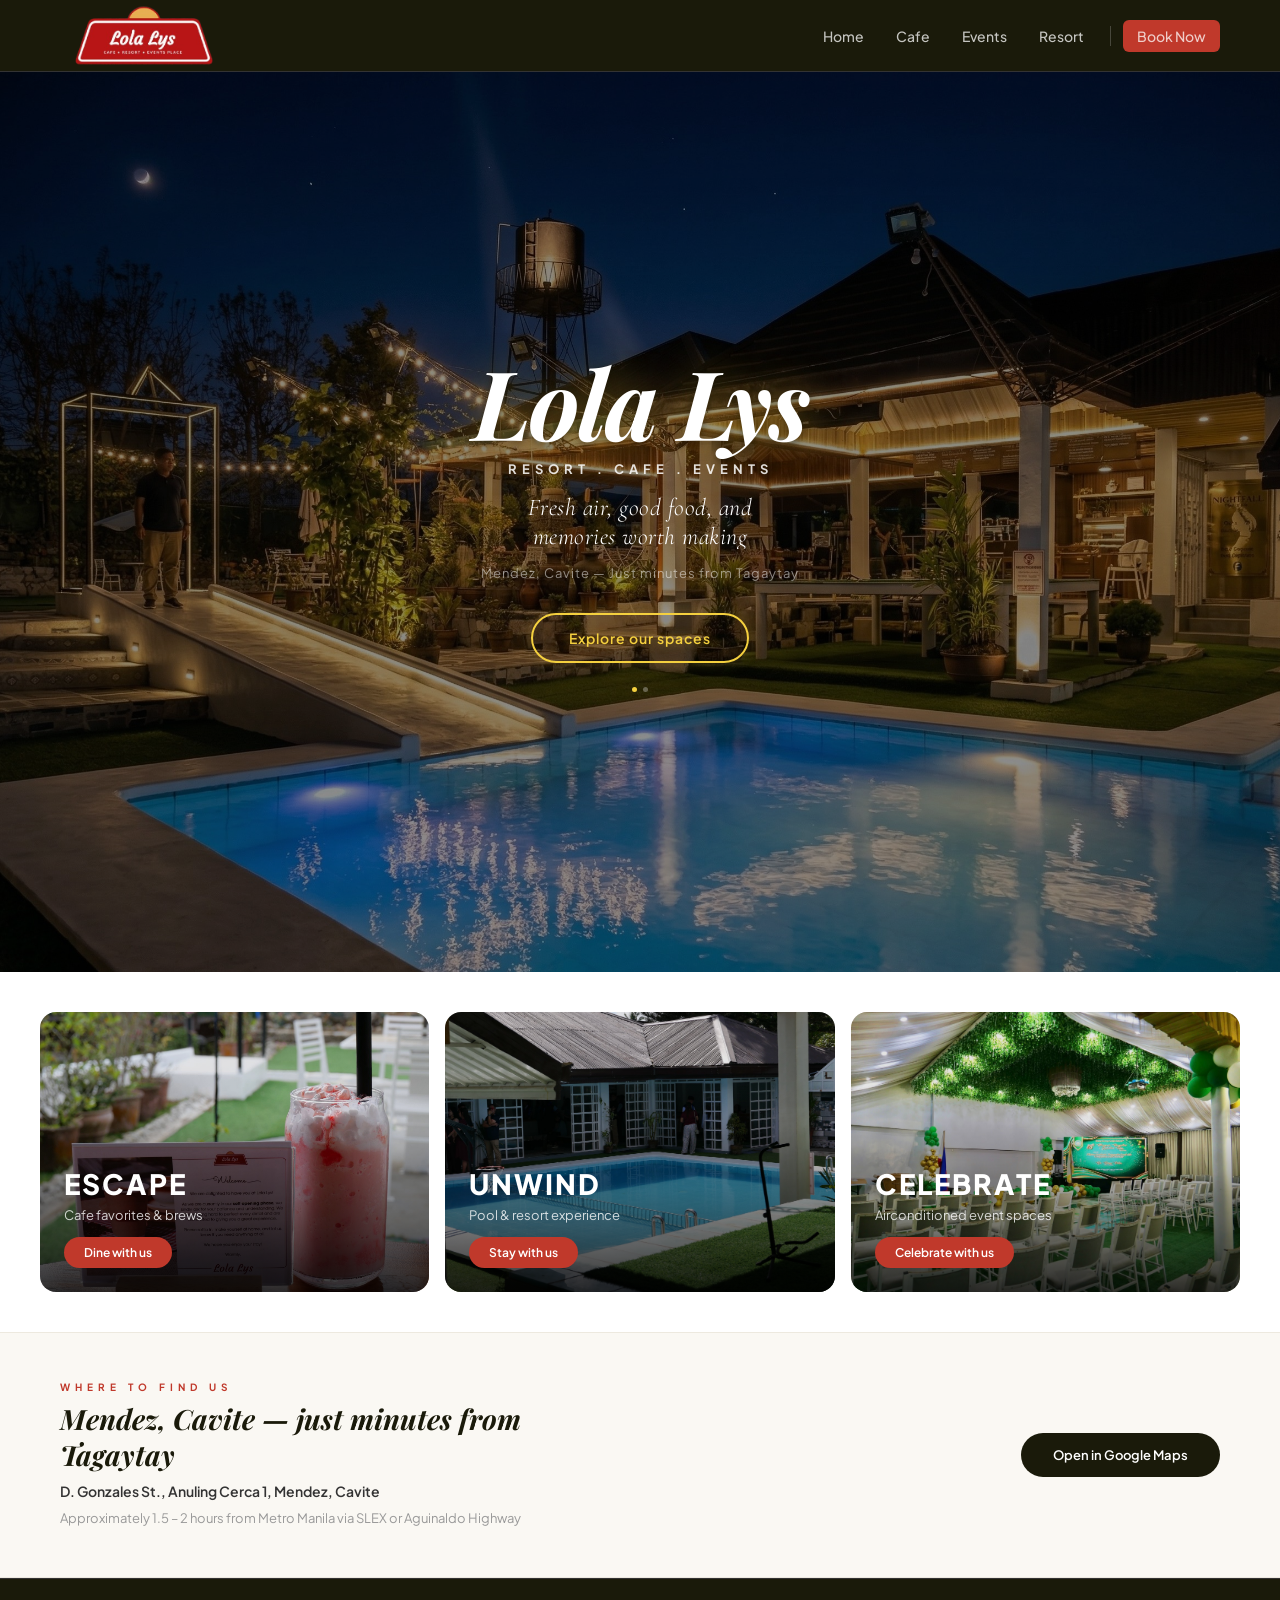
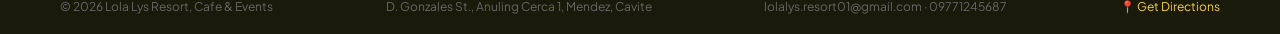
==== index.html @ 802ca15c "Initial commit" ====
<!DOCTYPE html>
<html lang="en">
<head>
    
  <meta charset="UTF-8">
  <meta name="viewport" content="width=device-width, initial-scale=1.0">
  <link rel="preconnect" href="https://fonts.googleapis.com">
  <link rel="preconnect" href="https://fonts.gstatic.com" crossorigin>
  <link href="https://fonts.googleapis.com/css2?family=Playfair+Display:ital,wght@1,700&family=Plus+Jakarta+Sans:wght@400;500;600;700&family=Cormorant+Garamond:ital,wght@0,300;0,400;1,300;1,400&display=swap" rel="stylesheet">
  <link rel="stylesheet" href="style.css">

  <!-- SEO META TAGS -->
<title>Lola Lys Resort, Cafe & Events — Mendez, Cavite near Tagaytay</title>
<meta name="description" content="Lola Lys Resort, Cafe & Events in Mendez, Cavite — just minutes from Tagaytay. Enjoy our swimming pool, day trips, overnight stays, events venue, and in-house cafe.">
<meta name="keywords" content="resort Mendez Cavite, resort near Tagaytay, day trip Cavite, events place Tagaytay, overnight stay Cavite, Lola Lys resort">
<meta name="author" content="Lola Lys Resort">

<!-- SOCIAL SHARING (Facebook, Viber, iMessage previews) -->
<meta property="og:title" content="Lola Lys Resort, Cafe & Events — Mendez, Cavite">
<meta property="og:description" content="Escape the heat. Just minutes from Tagaytay — pool, cafe, events, and overnight stays await you at Lola Lys.">
<meta property="og:image" content="images/hero/hero-main.jpg">
<meta property="og:type" content="website">

<!-- fAVICON -->
<link rel="icon" type="image/png" href="favicon-32x32.png" sizes="32x32">
</head>
<body>

  <!-- NAVBAR -->
 <nav class="navbar">
  <div class="nav-logo">
  <a href="index.html">
    <img src="images/logo/logo.png" alt="Lola Lys" class="logo">
  </a>
</div>
  <div class="nav-right">
    <a href="index.html">Home</a>
    <a href="cafe.html">Cafe</a>
    <a href="events.html">Events</a>
    <a href="resort.html">Resort</a>
    <div class="nav-divider"></div>
    <a href="https://www.facebook.com/messages/t/61556536748909" target="_blank" class="nav-btn">Book Now</a>
  </div>
  <!-- HAMBURGER -->
  <button class="hamburger" id="hamburger" aria-label="Open menu">
    <span></span>
    <span></span>
    <span></span>
  </button>
  <!-- MOBILE MENU -->
  <div class="mobile-menu" id="mobileMenu">
    <a href="index.html">Home</a>
    <a href="cafe.html">Cafe</a>
    <a href="events.html">Events</a>
    <a href="resort.html">Resort</a>
    <a href="https://www.facebook.com/messages/t/61556536748909" target="_blank" class="mobile-menu-btn">Book Now</a>
  </div>
</nav>
  <!-- HERO -->
  <section class="hero" id="home">
    <div class="hero-overlay"></div>
    <div class="hero-content">
      <h1 class="hero-title">Lola Lys</h1>
      <p class="hero-sub">RESORT . CAFE . EVENTS</p>
      <div class="tagline-wrapper">
        <p class="hero-tagline active">Fresh air, good food, and memories worth making</p>
        <p class="hero-tagline">Escape the heat. Stay for the experience.</p>
      </div>
      <p class="hero-location">Mendez, Cavite — Just minutes from Tagaytay</p>
      <a href="#spaces" class="hero-btn">Explore our spaces</a>
      <div class="tagline-dots">
        <div class="tdot active"></div>
        <div class="tdot"></div>
      </div>
    </div>
  </section>

  <!-- THREE CARDS -->
  <section class="cards-section" id="spaces">
    <div class="cards-grid">

      <div class="card">
        <div class="card-overlay"></div>
        <img src="images/cafe/cafe-hero.jpg" alt="Cafe" class="card-img"loading="lazy">
        <div class="card-content">
          <span class="card-label">ESCAPE</span>
          <span class="card-desc">Cafe favorites & brews</span>
          <a href="cafe.html" class="card-btn">Dine with us</a>
        </div>
      </div>

      <div class="card">
        <div class="card-overlay"></div>
        <img src="images/resort/resort-pool.jpg" alt="Resort" class="card-img"loading="lazy">
        <div class="card-content">
          <span class="card-label">UNWIND</span>
          <span class="card-desc">Pool & resort experience</span>
          <a href="resort.html" class="card-btn">Stay with us</a>
        </div>
      </div>

      <div class="card">
        <div class="card-overlay"></div>
        <img src="images/events/events-hero.jpg" alt="Events" class="card-img"loading="lazy">
        <div class="card-content">
          <span class="card-label">CELEBRATE</span>
          <span class="card-desc">Airconditioned event spaces</span>
          <a href="events.html" class="card-btn">Celebrate with us</a>
        </div>
      </div>

    </div>
  </section>

  <!-- FIND US STRIP -->
  <section class="findus-strip">
    <div class="findus-text">
      <p class="findus-eyebrow">Where to find us</p>
      <h2 class="findus-title">Mendez, Cavite — just minutes from Tagaytay</h2>
      <p class="findus-address">D. Gonzales St., Anuling Cerca 1, Mendez, Cavite</p>
      <p class="findus-desc">Approximately 1.5 – 2 hours from Metro Manila via SLEX or Aguinaldo Highway</p>
    </div>
    <a href="https://maps.google.com/?q=D.+Gonzales+St.,+Anuling+Cerca+1,+Mendez,+Cavite" target="_blank" class="findus-btn">Open in Google Maps</a>
  </section>

  <!-- FOOTER -->
  <footer class="footer">
    <span>© 2026 Lola Lys Resort, Cafe & Events</span>
    <span>D. Gonzales St., Anuling Cerca 1, Mendez, Cavite</span>
    <span>lolalys.resort01@gmail.com · 09771245687</span>
    <a href="https://maps.google.com/?q=D.+Gonzales+St.,+Anuling+Cerca+1,+Mendez,+Cavite" target="_blank" class="footer-map">📍 Get Directions</a>
  </footer>

  <script src="script.js"></script>
</body>
</html>
---- style.css ----
* {
  margin: 0;
  padding: 0;
  box-sizing: border-box;
}
html {
  scroll-behavior: smooth;
}
body {
  font-family: 'Plus Jakarta Sans', sans-serif;
  background: #fff;
  color: #111;
}

/* ── NAVBAR ── */
.navbar {
  display: flex;
  justify-content: space-between;
  align-items: center;
  padding: 0 60px;
  height: 72px;
  background: #1a1a0a;
  border-bottom: 0.5px solid #333;
  position: sticky;
  top: 0;
  z-index: 100;
}
.logo {
  height: 150px;
  width: auto;
  display: block;
  margin-left: -50px;
}
.nav-logo-text {
  font-family: 'Playfair Display', serif;
  font-style: italic;
  font-size: 26px;
  color: #fff;
  text-decoration: none;
  letter-spacing: -0.5px;
  
}
.nav-right {
  display: flex;
  align-items: center;
  gap: 4px;
}
.nav-right a {
  font-size: 14px;
  color: rgba(255,255,255,0.75);
  text-decoration: none;
  padding: 7px 14px;
  border-radius: 6px;
  font-weight: 500;
  transition: background 0.2s ease, color 0.2s ease;
}
.nav-right a:hover,
.nav-right a.active {
  background: rgba(255,255,255,0.08);
  color: #fff;
}
.nav-divider {
  width: 1px;
  height: 20px;
  background: rgba(255,255,255,0.2);
  margin: 0 8px;
}
.nav-btn {
  background: #C0392B;
  color: #fff;
  border: none;
  padding: 10px 22px;
  border-radius: 99px;
  font-size: 13px;
  font-weight: 600;
  cursor: pointer;
  transition: background 0.2s ease;
}
.nav-btn:hover {
  background: #a93226;
}

/* ── HERO ── */
.hero {
  position: relative;
  height: 100vh;
  min-height: 600px;
  background-image: url('images/hero/hero-main.jpg');
  background-size: cover;
  background-position: center;
  background-repeat: no-repeat;
  display: flex;
  align-items: center;
  justify-content: center;
  text-align: center;
}
.hero-overlay {
  position: absolute;
  top: 0; left: 0; right: 0; bottom: 0;
  background: rgba(0, 0, 0, 0.45);
  z-index: 0;
}
.hero-content {
  position: relative;
  z-index: 1;
  display: flex;
  flex-direction: column;
  align-items: center;
  gap: 8px;
}
.hero-title {
  font-family: 'Playfair Display', Georgia, serif;
  font-size: 96px;
  font-weight: 700;
  font-style: italic;
  color: #fff;
  letter-spacing: -2px;
  line-height: 1;
  margin-bottom: 4px;
  text-shadow: 0 0 40px rgba(244,211,63,0.4), 0 2px 8px rgba(0,0,0,0.5);
}
.hero-sub {
  font-size: 13px;
  font-weight: 700;
  color: rgba(255,255,255,0.85);
  letter-spacing: 5px;
  margin-bottom: 8px;
}
.tagline-wrapper {
  height: 56px;
  overflow: hidden;
  position: relative;
  width: 100%;
  margin-bottom: 8px;
  text-align: center;
}
.hero-tagline {
  position: absolute;
  width: 100%;
  font-family: 'Cormorant Garamond', serif;
  font-size: 24px;
  font-weight: 300;
  font-style: italic;
  color: #fff;
  opacity: 0;
  transform: translateY(20px);
  transition: opacity 0.8s ease, transform 0.8s ease;
  text-shadow: 0 0 20px rgba(255,255,255,0.25);
  text-align: center;
  padding: 0 20px;
  letter-spacing: 0.5px;
}
.hero-tagline.active {
  opacity: 1;
  transform: translateY(0);
}
.hero-location {
  font-size: 13px;
  color: rgba(255,255,255,0.5);
  letter-spacing: 1px;
  margin-bottom: 24px;
}
.hero-btn {
  display: inline-block;
  background: transparent;
  color: #F4D03F;
  border: 2px solid #F4D03F;
  padding: 14px 36px;
  border-radius: 99px;
  font-size: 14px;
  font-weight: 600;
  cursor: pointer;
  letter-spacing: 1px;
  text-decoration: none;
  transition: background 0.2s ease, color 0.2s ease;
  font-family: 'Plus Jakarta Sans', sans-serif;
  text-shadow: 0 0 12px rgba(244,211,63,0.4);
  box-shadow: 0 0 16px rgba(244,211,63,0.2);
}
.hero-btn:hover {
  background: #F4D03F;
  color: #111;
  text-shadow: none;
}
.tagline-dots {
  display: flex;
  gap: 6px;
  justify-content: center;
  margin-top: 16px;
}
.tdot {
  width: 5px;
  height: 5px;
  border-radius: 50%;
  background: rgba(255,255,255,0.3);
  transition: background 0.3s ease;
}
.tdot.active {
  background: #F4D03F;
}

/* ── THREE CARDS ── */
.cards-section {
  padding: 40px;
  background: #fff;
}
.cards-grid {
  display: grid;
  grid-template-columns: repeat(3, 1fr);
  gap: 16px;
}
.card {
  position: relative;
  height: 280px;
  border-radius: 16px;
  overflow: hidden;
  cursor: pointer;
}
.card-img {
  width: 100%;
  height: 100%;
  object-fit: cover;
  transition: transform 0.4s ease;
}
.card:hover .card-img {
  transform: scale(1.05);
}
.card-overlay {
  position: absolute;
  top: 0; left: 0; right: 0; bottom: 0;
  background: linear-gradient(to top, rgba(0,0,0,0.8) 0%, rgba(0,0,0,0.1) 60%);
  z-index: 1;
}
.card-content {
  position: absolute;
  bottom: 0;
  left: 0;
  right: 0;
  padding: 24px;
  z-index: 2;
  display: flex;
  flex-direction: column;
  gap: 6px;
}
.card-label {
  font-size: 28px;
  font-weight: 800;
  color: #fff;
  letter-spacing: 2px;
}
.card-desc {
  font-size: 13px;
  color: rgba(255,255,255,0.8);
  margin-bottom: 8px;
}
.card-btn {
  background: #C0392B;
  color: #fff;
  border: none;
  padding: 8px 20px;
  border-radius: 99px;
  font-size: 12px;
  font-weight: 600;
  cursor: pointer;
  width: fit-content;
  transition: background 0.2s ease;
}
.card-btn:hover {
  background: #a93226;
}
a.card-btn {
  display: inline-block;
  text-decoration: none;
}

/* ── FIND US STRIP ── */
.findus-strip {
  background: #faf8f3;
  border-top: 1px solid #ede9df;
  border-bottom: 1px solid #ede9df;
  padding: 48px 60px;
  display: flex;
  align-items: center;
  justify-content: space-between;
  gap: 40px;
}
.findus-text {
  display: flex;
  flex-direction: column;
  gap: 8px;
  max-width: 560px;
}
.findus-eyebrow {
  font-size: 10px;
  font-weight: 700;
  letter-spacing: 5px;
  color: #C0392B;
  text-transform: uppercase;
}
.findus-title {
  font-family: 'Playfair Display', serif;
  font-style: italic;
  font-size: 28px;
  color: #1a1a0a;
  line-height: 1.3;
}
.findus-address {
  font-size: 14px;
  font-weight: 600;
  color: #333;
}
.findus-desc {
  font-size: 13px;
  color: #999;
  line-height: 1.6;
}
.findus-btn {
  display: inline-block;
  background: #1a1a0a;
  color: #fff;
  padding: 14px 32px;
  border-radius: 99px;
  font-size: 13px;
  font-weight: 600;
  text-decoration: none;
  white-space: nowrap;
  transition: background 0.2s ease;
  font-family: 'Plus Jakarta Sans', sans-serif;
  flex-shrink: 0;
}
.findus-btn:hover {
  background: #C0392B;
}

/* ── FOOTER ── */
.footer {
  display: flex;
  flex-direction: row;
  justify-content: space-between;
  align-items: center;
  flex-wrap: nowrap;
  padding: 20px 60px;
  background: #1a1a0a;
  font-size: 12px;
  color: #666;
  border-top: 0.5px solid #333;
  gap: 12px;
}
.footer-map {
  color: #F4D03F;
  text-decoration: none;
  font-size: 12px;
  transition: color 0.2s ease;
}
.footer-map:hover {
  color: #fff;
}

/* ==============================
   CAFE PAGE
   ============================== */

.cafe-hero {
  position: relative;
  height: 50vh;
  min-height: 340px;
  background-image: url('images/cafe/cafe-hero.jpg');
  background-size: cover;
  background-position: center;
  display: flex;
  align-items: center;
  justify-content: center;
  text-align: center;
  overflow: hidden;
}
.cafe-hero-overlay {
  position: absolute;
  inset: 0;
  background: linear-gradient(to bottom, rgba(0,0,0,0.35) 0%, rgba(10,8,2,0.72) 100%);
  z-index: 0;
}
.cafe-hero-content {
  position: relative;
  z-index: 1;
  display: flex;
  flex-direction: column;
  align-items: center;
  gap: 10px;
}
.cafe-eyebrow {
  font-size: 11px;
  font-weight: 700;
  letter-spacing: 5px;
  color: #F4D03F;
  text-transform: uppercase;
}
.cafe-hero-title {
  font-family: 'Playfair Display', serif;
  font-size: 64px;
  font-weight: 700;
  font-style: italic;
  color: #fff;
  letter-spacing: -1px;
  line-height: 1;
  text-shadow: 0 2px 24px rgba(0,0,0,0.4);
}
.cafe-hero-sub {
  font-family: 'Cormorant Garamond', serif;
  font-size: 20px;
  font-style: italic;
  color: rgba(255,255,255,0.8);
  font-weight: 300;
}

/* INTRO STRIP */
.intro-strip {
  background: #faf8f3;
  border-bottom: 1px solid #ede9df;
  padding: 36px 60px;
  display: flex;
  align-items: center;
  justify-content: space-between;
  gap: 40px;
}
.intro-text {
  max-width: 560px;
}
.intro-text h2 {
  font-family: 'Cormorant Garamond', serif;
  font-size: 32px;
  font-weight: 400;
  color: #1a1a0a;
  margin-bottom: 10px;
  line-height: 1.3;
}
.intro-text p {
  font-size: 14px;
  color: #666;
  line-height: 1.75;
}
.intro-hours {
  text-align: right;
  flex-shrink: 0;
}
.intro-hours .hours-label {
  font-size: 10px;
  font-weight: 700;
  letter-spacing: 3px;
  color: #C0392B;
  text-transform: uppercase;
  margin-bottom: 8px;
}
.intro-hours .hours-time {
  font-family: 'Cormorant Garamond', serif;
  font-size: 22px;
  color: #1a1a0a;
  line-height: 1.5;
}
.intro-hours .hours-days {
  font-size: 12px;
  color: #999;
  margin-top: 4px;
}

/* SHARED SECTION STYLES */
.section-header {
  display: flex;
  flex-direction: column;
  align-items: center;
  text-align: center;
  margin-bottom: 52px;
  gap: 10px;
}
.section-eyebrow {
  font-size: 10px;
  font-weight: 700;
  letter-spacing: 5px;
  color: #C0392B;
  text-transform: uppercase;
}
.section-title {
  font-family: 'Playfair Display', serif;
  font-style: italic;
  font-size: 42px;
  color: #1a1a0a;
  letter-spacing: -0.5px;
}
.section-desc {
  font-family: 'Cormorant Garamond', serif;
  font-size: 18px;
  color: #888;
  font-style: italic;
  max-width: 480px;
  line-height: 1.6;
}

/* FEATURED DISHES */
.dishes-section {
  padding: 72px 60px;
  background: #fff;
}
.dishes-grid {
  display: grid;
  grid-template-columns: repeat(3, 1fr);
  gap: 24px;
}
.dish-card {
  border-radius: 16px;
  overflow: hidden;
  background: #faf8f3;
  border: 1px solid #ede9df;
  transition: box-shadow 0.3s ease, transform 0.3s ease;
}
.dish-card:hover {
  box-shadow: 0 12px 40px rgba(0,0,0,0.1);
  transform: translateY(-4px);
}
.dish-img-wrap {
  height: 200px;
  overflow: hidden;
  position: relative;
  background: #e8e4d8;
}
.dish-img-wrap img {
  width: 100%;
  height: 100%;
  object-fit: cover;
  transition: transform 0.4s ease;
}
.dish-card:hover .dish-img-wrap img {
  transform: scale(1.06);
}
.dish-placeholder {
  width: 100%;
  height: 100%;
  display: flex;
  flex-direction: column;
  align-items: center;
  justify-content: center;
  background: linear-gradient(135deg, #e8e4d8 0%, #d4cebf 100%);
  gap: 8px;
}
.dish-placeholder span {
  font-size: 36px;
  opacity: 0.5;
}
.dish-placeholder p {
  font-size: 11px;
  color: #999;
  letter-spacing: 2px;
  text-transform: uppercase;
}
.dish-info {
  padding: 20px 22px 24px;
}
.dish-tag {
  display: inline-block;
  font-size: 10px;
  font-weight: 700;
  letter-spacing: 2px;
  text-transform: uppercase;
  color: #C0392B;
  margin-bottom: 8px;
}
.dish-name {
  font-family: 'Cormorant Garamond', serif;
  font-size: 22px;
  font-weight: 400;
  color: #1a1a0a;
  margin-bottom: 6px;
  line-height: 1.3;
}
.dish-desc {
  font-size: 13px;
  color: #888;
  line-height: 1.65;
}

/* AMBIANCE GALLERY */
.gallery-section {
  padding: 72px 60px;
  background: #1a1a0a;
}
.gallery-section .section-eyebrow { color: #F4D03F; }
.gallery-section .section-title { color: #fff; }
.gallery-section .section-desc { color: rgba(255,255,255,0.45); }
.gallery-grid {
  display: grid;
  grid-template-columns: repeat(12, 1fr);
  grid-template-rows: 240px 240px;
  gap: 12px;
}
.gallery-item {
  border-radius: 12px;
  overflow: hidden;
  position: relative;
  background: #2a2a1a;
}
.gallery-item:nth-child(1) { grid-column: 1 / 6; grid-row: 1 / 2; }
.gallery-item:nth-child(2) { grid-column: 6 / 9; grid-row: 1 / 2; }
.gallery-item:nth-child(3) { grid-column: 9 / 13; grid-row: 1 / 2; }
.gallery-item:nth-child(4) { grid-column: 1 / 4; grid-row: 2 / 3; }
.gallery-item:nth-child(5) { grid-column: 4 / 9; grid-row: 2 / 3; }
.gallery-item:nth-child(6) { grid-column: 9 / 13; grid-row: 2 / 3; }
.gallery-item img {
  width: 100%;
  height: 100%;
  object-fit: cover;
  transition: transform 0.5s ease;
  opacity: 0.85;
}
.gallery-item:hover img {
  transform: scale(1.05);
  opacity: 1;
}
.gallery-placeholder {
  width: 100%;
  height: 100%;
  display: flex;
  flex-direction: column;
  align-items: center;
  justify-content: center;
  gap: 10px;
  background: #252515;
}
.gallery-placeholder span {
  font-size: 32px;
  opacity: 0.3;
}
.gallery-placeholder p {
  font-size: 10px;
  color: rgba(255,255,255,0.2);
  letter-spacing: 2px;
  text-transform: uppercase;
}

/* DIRECTIONS CTA */
.directions-section {
  padding: 80px 60px;
  background: #faf8f3;
  display: flex;
  align-items: center;
  justify-content: space-between;
  gap: 60px;
  border-top: 1px solid #ede9df;
}
.directions-text .section-eyebrow {
  margin-bottom: 14px;
  display: block;
}
.directions-text h2 {
  font-family: 'Playfair Display', serif;
  font-style: italic;
  font-size: 40px;
  color: #1a1a0a;
  line-height: 1.2;
  margin-bottom: 16px;
}
.directions-text p {
  font-size: 14px;
  color: #777;
  line-height: 1.8;
  margin-bottom: 8px;
}
.directions-detail {
  display: flex;
  flex-direction: column;
  gap: 10px;
  margin-top: 24px;
}
.directions-row {
  display: flex;
  align-items: flex-start;
  gap: 12px;
}
.directions-icon {
  font-size: 16px;
  margin-top: 1px;
  flex-shrink: 0;
}
.directions-row span {
  font-size: 13px;
  color: #555;
  line-height: 1.6;
}
.directions-cta {
  flex-shrink: 0;
  display: flex;
  flex-direction: column;
  align-items: center;
  gap: 16px;
}
.btn-primary {
  display: inline-block;
  background: #C0392B;
  color: #fff;
  border: none;
  padding: 16px 40px;
  border-radius: 99px;
  font-size: 14px;
  font-weight: 600;
  cursor: pointer;
  text-decoration: none;
  transition: background 0.2s ease;
  font-family: 'Plus Jakarta Sans', sans-serif;
  letter-spacing: 0.5px;
}
.btn-primary:hover { background: #a93226; }
.btn-outline {
  display: inline-block;
  background: transparent;
  color: #C0392B;
  border: 2px solid #C0392B;
  padding: 14px 36px;
  border-radius: 99px;
  font-size: 14px;
  font-weight: 600;
  cursor: pointer;
  text-decoration: none;
  transition: all 0.2s ease;
  font-family: 'Plus Jakarta Sans', sans-serif;
  letter-spacing: 0.5px;
}
.btn-outline:hover {
  background: #C0392B;
  color: #fff;
}
.cta-note {
  font-size: 12px;
  color: #aaa;
  text-align: center;
}

/* ==============================
   RESORT PAGE
   ============================== */

.resort-hero {
  position: relative;
  height: 50vh;
  min-height: 340px;
  background-image: url('images/resort/resort-pool.jpg');
  background-size: cover;
  background-position: center;
  display: flex;
  align-items: center;
  justify-content: center;
  text-align: center;
  overflow: hidden;
}
.resort-hero-overlay {
  position: absolute;
  inset: 0;
  background: linear-gradient(to bottom, rgba(0,0,0,0.3) 0%, rgba(10,8,2,0.68) 100%);
  z-index: 0;
}
.resort-hero-content {
  position: relative;
  z-index: 1;
  display: flex;
  flex-direction: column;
  align-items: center;
  gap: 10px;
}
.resort-eyebrow {
  font-size: 11px;
  font-weight: 700;
  letter-spacing: 5px;
  color: #F4D03F;
  text-transform: uppercase;
}
.resort-hero-title {
  font-family: 'Playfair Display', serif;
  font-size: 64px;
  font-weight: 700;
  font-style: italic;
  color: #fff;
  letter-spacing: -1px;
  line-height: 1;
  text-shadow: 0 2px 24px rgba(0,0,0,0.4);
}
.resort-hero-sub {
  font-family: 'Cormorant Garamond', serif;
  font-size: 20px;
  font-style: italic;
  color: rgba(255,255,255,0.8);
  font-weight: 300;
}

/* RATES */
.rates-section {
  padding: 72px 60px;
  background: #faf8f3;
}
.rates-grid {
  display: grid;
  grid-template-columns: repeat(4, 1fr);
  gap: 24px;
  align-items: start;
}
.rate-card {
  background: #fff;
  border: 1px solid #ede9df;
  border-radius: 20px;
  padding: 36px 28px 28px;
  display: flex;
  flex-direction: column;
  gap: 20px;
  position: relative;
  transition: box-shadow 0.3s ease, transform 0.3s ease;
}
.rate-card:hover {
  box-shadow: 0 12px 40px rgba(0,0,0,0.08);
  transform: translateY(-4px);
}
.rate-card--featured {
  background: #1a1a0a;
  border-color: #1a1a0a;
  transform: translateY(-8px);
}
.rate-card--featured:hover {
  transform: translateY(-12px);
}
.rate-featured-badge {
  position: absolute;
  top: -12px;
  left: 50%;
  transform: translateX(-50%);
  background: #F4D03F;
  color: #1a1a0a;
  font-size: 10px;
  font-weight: 700;
  letter-spacing: 2px;
  text-transform: uppercase;
  padding: 5px 16px;
  border-radius: 99px;
  white-space: nowrap;
}
.rate-card-top {
  display: flex;
  flex-direction: column;
  gap: 8px;
}
.rate-icon {
  font-size: 28px;
}
.rate-type {
  font-family: 'Playfair Display', serif;
  font-style: italic;
  font-size: 26px;
  color: #1a1a0a;
  line-height: 1.2;
}
.rate-card--featured .rate-type { color: #fff; }
.rate-desc {
  font-size: 13px;
  color: #888;
  line-height: 1.65;
}
.rate-card--featured .rate-desc { color: rgba(255,255,255,0.55); }
.rate-price-block {
  display: flex;
  align-items: baseline;
  gap: 6px;
  border-top: 1px solid #ede9df;
  padding-top: 20px;
}
.rate-card--featured .rate-price-block { border-color: rgba(255,255,255,0.15); }
.rate-amount {
  font-family: 'Playfair Display', serif;
  font-size: 36px;
  font-style: italic;
  color: #C0392B;
  line-height: 1;
}
.rate-card--featured .rate-amount { color: #F4D03F; }
.rate-unit {
  font-size: 13px;
  color: #aaa;
  font-weight: 500;
}
.rate-card--featured .rate-unit { color: rgba(255,255,255,0.4); }
.rate-includes {
  list-style: none;
  display: flex;
  flex-direction: column;
  gap: 8px;
}
.rate-includes li {
  font-size: 13px;
  color: #555;
  padding-left: 18px;
  position: relative;
  line-height: 1.5;
}
.rate-includes li::before {
  content: '✓';
  position: absolute;
  left: 0;
  color: #C0392B;
  font-weight: 700;
  font-size: 12px;
}
.rate-card--featured .rate-includes li { color: rgba(255,255,255,0.7); }
.rate-card--featured .rate-includes li::before { color: #F4D03F; }
.rate-note {
  font-size: 11px;
  color: #bbb;
  line-height: 1.5;
  border-top: 1px solid #ede9df;
  padding-top: 16px;
}
.rate-card--featured .rate-note {
  color: rgba(255,255,255,0.3);
  border-color: rgba(255,255,255,0.1);
}

/* AMENITIES */
.amenities-section {
  padding: 72px 60px;
  background: #fff;
}
.amenities-grid {
  display: grid;
  grid-template-columns: repeat(4, 1fr);
  gap: 32px 24px;
}
.amenity-item {
  display: flex;
  flex-direction: column;
  gap: 10px;
}
.amenity-icon {
  font-size: 32px;
}
.amenity-name {
  font-family: 'Cormorant Garamond', serif;
  font-size: 20px;
  font-weight: 400;
  color: #1a1a0a;
}
.amenity-desc {
  font-size: 13px;
  color: #888;
  line-height: 1.65;
}

/* ==============================
   EVENTS PAGE
   ============================== */

.events-hero {
  position: relative;
  height: 50vh;
  min-height: 340px;
  background-image: url('images/events/events-hero.jpg');
  background-size: cover;
  background-position: center;
  display: flex;
  align-items: center;
  justify-content: center;
  text-align: center;
  overflow: hidden;
}
.events-hero-overlay {
  position: absolute;
  inset: 0;
  background: linear-gradient(to bottom, rgba(0,0,0,0.3) 0%, rgba(10,8,2,0.68) 100%);
  z-index: 0;
}
.events-hero-content {
  position: relative;
  z-index: 1;
  display: flex;
  flex-direction: column;
  align-items: center;
  gap: 10px;
}
.events-eyebrow {
  font-size: 11px;
  font-weight: 700;
  letter-spacing: 5px;
  color: #F4D03F;
  text-transform: uppercase;
}
.events-hero-title {
  font-family: 'Playfair Display', serif;
  font-size: 64px;
  font-weight: 700;
  font-style: italic;
  color: #fff;
  letter-spacing: -1px;
  line-height: 1;
  text-shadow: 0 2px 24px rgba(0,0,0,0.4);
}
.events-hero-sub {
  font-family: 'Cormorant Garamond', serif;
  font-size: 20px;
  font-style: italic;
  color: rgba(255,255,255,0.8);
  font-weight: 300;
}

/* EVENT TYPES */
.event-types-section {
  padding: 72px 60px;
  background: #fff;
}
.event-types-grid {
  display: grid;
  grid-template-columns: repeat(3, 1fr);
  gap: 24px;
}
.event-type-card {
  background: #faf8f3;
  border: 1px solid #ede9df;
  border-radius: 20px;
  padding: 36px 28px;
  display: flex;
  flex-direction: column;
  gap: 14px;
  transition: box-shadow 0.3s ease, transform 0.3s ease;
}
.event-type-card:hover {
  box-shadow: 0 12px 40px rgba(0,0,0,0.08);
  transform: translateY(-4px);
}
.event-type-icon { font-size: 36px; }
.event-type-name {
  font-family: 'Playfair Display', serif;
  font-style: italic;
  font-size: 24px;
  color: #1a1a0a;
  line-height: 1.2;
}
.event-type-desc {
  font-size: 13px;
  color: #777;
  line-height: 1.75;
  flex: 1;
}
.event-type-tag {
  display: inline-block;
  background: #fff;
  border: 1px solid #ede9df;
  color: #C0392B;
  font-size: 10px;
  font-weight: 700;
  letter-spacing: 2px;
  text-transform: uppercase;
  padding: 5px 14px;
  border-radius: 99px;
  width: fit-content;
}

/* PACKAGES */
.packages-section {
  padding: 72px 60px;
  background: #faf8f3;
}
.packages-grid {
  display: grid;
  grid-template-columns: repeat(3, 1fr);
  gap: 24px;
  align-items: start;
  margin-bottom: 24px;
}
.package-card {
  background: #fff;
  border: 1px solid #ede9df;
  border-radius: 20px;
  padding: 36px 28px 28px;
  display: flex;
  flex-direction: column;
  gap: 20px;
  position: relative;
  transition: box-shadow 0.3s ease, transform 0.3s ease;
}
.package-card:hover {
  box-shadow: 0 12px 40px rgba(0,0,0,0.08);
  transform: translateY(-4px);
}
.package-card--featured {
  background: #1a1a0a;
  border-color: #1a1a0a;
  transform: translateY(-8px);
}
.package-card--featured:hover { transform: translateY(-12px); }
.package-featured-badge {
  position: absolute;
  top: -12px;
  left: 50%;
  transform: translateX(-50%);
  background: #F4D03F;
  color: #1a1a0a;
  font-size: 10px;
  font-weight: 700;
  letter-spacing: 2px;
  text-transform: uppercase;
  padding: 5px 16px;
  border-radius: 99px;
  white-space: nowrap;
}
.package-top {
  display: flex;
  flex-direction: column;
  gap: 8px;
}
.package-name {
  font-family: 'Playfair Display', serif;
  font-style: italic;
  font-size: 26px;
  color: #1a1a0a;
  line-height: 1.2;
}
.package-card--featured .package-name { color: #fff; }
.package-desc {
  font-size: 13px;
  color: #888;
  line-height: 1.65;
}
.package-card--featured .package-desc { color: rgba(255,255,255,0.55); }
.package-price {
  display: flex;
  flex-direction: column;
  gap: 4px;
  border-top: 1px solid #ede9df;
  padding-top: 20px;
}
.package-card--featured .package-price { border-color: rgba(255,255,255,0.15); }
.package-starts {
  font-size: 11px;
  font-weight: 600;
  letter-spacing: 2px;
  text-transform: uppercase;
  color: #aaa;
}
.package-card--featured .package-starts { color: rgba(255,255,255,0.35); }
.package-amount {
  font-family: 'Playfair Display', serif;
  font-size: 34px;
  font-style: italic;
  color: #C0392B;
  line-height: 1;
}
.package-card--featured .package-amount { color: #F4D03F; }
.package-includes {
  list-style: none;
  display: flex;
  flex-direction: column;
  gap: 8px;
  flex: 1;
}
.package-includes li {
  font-size: 13px;
  color: #555;
  padding-left: 18px;
  position: relative;
  line-height: 1.5;
}
.package-includes li::before {
  content: '✓';
  position: absolute;
  left: 0;
  color: #C0392B;
  font-weight: 700;
  font-size: 12px;
}
.package-card--featured .package-includes li { color: rgba(255,255,255,0.7); }
.package-card--featured .package-includes li::before { color: #F4D03F; }
.package-btn {
  display: inline-block;
  background: #C0392B;
  color: #fff;
  border: none;
  padding: 13px 28px;
  border-radius: 99px;
  font-size: 13px;
  font-weight: 600;
  cursor: pointer;
  text-decoration: none;
  text-align: center;
  transition: background 0.2s ease;
  font-family: 'Plus Jakarta Sans', sans-serif;
}
.package-btn:hover { background: #a93226; }
.package-btn--light {
  background: #F4D03F;
  color: #1a1a0a;
}
.package-btn--light:hover { background: #e2c038; }
.packages-disclaimer {
  font-size: 12px;
  color: #aaa;
  text-align: center;
  line-height: 1.6;
  max-width: 600px;
  margin: 0 auto;
}

/* PROMO PACKAGES */
.promo-banner {
  text-align: center;
  padding: 48px 0 32px;
  display: flex;
  flex-direction: column;
  align-items: center;
  gap: 10px;
}
.promo-label {
  font-size: 12px;
  font-weight: 700;
  letter-spacing: 2px;
  color: #C0392B;
  text-transform: uppercase;
}
.promo-title {
  font-family: 'Playfair Display', serif;
  font-style: italic;
  font-size: 36px;
  color: #1a1a0a;
}
.promo-desc {
  font-size: 14px;
  color: #888;
  max-width: 480px;
  line-height: 1.7;
}
.promo-grid {
  display: grid;
  grid-template-columns: repeat(2, 1fr);
  gap: 24px;
  margin-bottom: 24px;
}
.promo-card {
  background: #fff;
  border: 1px solid #ede9df;
  border-radius: 20px;
  padding: 36px 28px 28px;
  display: flex;
  flex-direction: column;
  gap: 20px;
  transition: box-shadow 0.3s ease, transform 0.3s ease;
}
.promo-card:hover {
  box-shadow: 0 12px 40px rgba(0,0,0,0.08);
  transform: translateY(-4px);
}
.promo-card--featured {
  background: #1a1a0a;
  border-color: #1a1a0a;
}
.promo-card-header {
  display: flex;
  justify-content: space-between;
  align-items: center;
}
.promo-name {
  font-family: 'Playfair Display', serif;
  font-style: italic;
  font-size: 28px;
  color: #1a1a0a;
}
.promo-card--featured .promo-name { color: #fff; }
.promo-guests {
  font-size: 11px;
  font-weight: 700;
  letter-spacing: 2px;
  text-transform: uppercase;
  color: #aaa;
}
.promo-card--featured .promo-guests { color: rgba(255,255,255,0.35); }
.promo-price-block {
  display: flex;
  align-items: baseline;
  gap: 8px;
  border-top: 1px solid #ede9df;
  padding-top: 20px;
  flex-wrap: wrap;
}
.promo-card--featured .promo-price-block { border-color: rgba(255,255,255,0.15); }
.promo-original {
  font-size: 16px;
  color: #ccc;
  text-decoration: line-through;
}
.promo-card--featured .promo-original { color: rgba(255,255,255,0.25); }
.promo-amount {
  font-family: 'Playfair Display', serif;
  font-size: 34px;
  font-style: italic;
  color: #C0392B;
  line-height: 1;
}
.promo-card--featured .promo-amount { color: #F4D03F; }
.promo-unit {
  font-size: 13px;
  color: #aaa;
  font-weight: 600;
}
.promo-card--featured .promo-unit { color: rgba(255,255,255,0.4); }

/* EVENTS GALLERY */
.events-gallery-section {
  padding: 72px 60px;
  background: #1a1a0a;
}
.events-gallery-section .section-eyebrow { color: #F4D03F; }
.events-gallery-section .section-title { color: #fff; }
.events-gallery-section .section-desc { color: rgba(255,255,255,0.45); }
.events-gallery-grid {
  display: grid;
  grid-template-columns: repeat(2, 1fr);
  grid-template-rows: 320px 320px;
  gap: 12px;
}
.events-gallery-item {
  border-radius: 16px;
  overflow: hidden;
  background: #252515;
}
.events-gallery-item--large {
  grid-column: 1 / 2;
  grid-row: 1 / 3;
}
.events-gallery-item img {
  width: 100%;
  height: 100%;
  object-fit: cover;
  opacity: 0.85;
  transition: transform 0.5s ease, opacity 0.3s ease;
}
.events-gallery-item:hover img {
  transform: scale(1.04);
  opacity: 1;
}

/* EVENTS CTA */
.events-cta-section {
  padding: 80px 60px;
  background: #faf8f3;
  border-top: 1px solid #ede9df;
  text-align: center;
}
.events-cta-content {
  max-width: 580px;
  margin: 0 auto;
  display: flex;
  flex-direction: column;
  align-items: center;
  gap: 16px;
}
.events-cta-eyebrow {
  font-size: 10px;
  font-weight: 700;
  letter-spacing: 5px;
  color: #C0392B;
  text-transform: uppercase;
}
.events-cta-title {
  font-family: 'Playfair Display', serif;
  font-style: italic;
  font-size: 42px;
  color: #1a1a0a;
  line-height: 1.2;
}
.events-cta-desc {
  font-size: 14px;
  color: #777;
  line-height: 1.8;
}
.events-cta-buttons {
  display: flex;
  gap: 14px;
  margin-top: 8px;
  flex-wrap: wrap;
  justify-content: center;
}

/* ==============================
   MOBILE RESPONSIVE
   ============================== */

@media (max-width: 768px) {
  .navbar { padding: 0 24px; }
  .nav-right a { display: none; }
  .hero-title { font-size: 56px; }
  .cards-section { padding: 24px; }
  .cards-grid { grid-template-columns: 1fr; }
  .findus-strip {
    flex-direction: column;
    padding: 40px 24px;
    gap: 24px;
  }
  .findus-btn {
    width: 100%;
    text-align: center;
  }
  .footer {
    padding: 20px 24px;
    flex-direction: column;
    gap: 8px;
    text-align: center;
  }
  .cafe-hero-title { font-size: 44px; }
  .intro-strip {
    flex-direction: column;
    padding: 28px 24px;
    gap: 24px;
  }
  .intro-hours { text-align: left; }
  .dishes-section,
  .gallery-section,
  .directions-section,
  .amenities-section,
  .rates-section,
  .event-types-section,
  .packages-section,
  .events-gallery-section,
  .events-cta-section { padding: 48px 24px; }
  .dishes-grid { grid-template-columns: 1fr; }
  .gallery-grid {
    grid-template-columns: 1fr 1fr;
    grid-template-rows: repeat(3, 200px);
  }
  .gallery-item:nth-child(1) { grid-column: 1 / 2; grid-row: 1; }
  .gallery-item:nth-child(2) { grid-column: 2 / 3; grid-row: 1; }
  .gallery-item:nth-child(3) { grid-column: 1 / 2; grid-row: 2; }
  .gallery-item:nth-child(4) { grid-column: 2 / 3; grid-row: 2; }
  .gallery-item:nth-child(5) { grid-column: 1 / 2; grid-row: 3; }
  .gallery-item:nth-child(6) { grid-column: 2 / 3; grid-row: 3; }
  .directions-section { flex-direction: column; gap: 36px; }
  .directions-cta { width: 100%; }
  .resort-hero-title { font-size: 44px; }
  .rates-grid { grid-template-columns: 1fr; }
  .rate-card--featured { transform: translateY(0); }
  .rate-card--featured:hover { transform: translateY(-4px); }
  .amenities-grid { grid-template-columns: repeat(2, 1fr); gap: 24px; }
  .events-hero-title { font-size: 44px; }
  .event-types-grid,
  .packages-grid { grid-template-columns: 1fr; }
  .package-card--featured { transform: translateY(0); }
  .package-card--featured:hover { transform: translateY(-4px); }
  .events-gallery-grid {
    grid-template-columns: 1fr;
    grid-template-rows: 260px 220px 220px;
  }
  .events-gallery-item--large {
    grid-column: 1;
    grid-row: 1;
  }
  .events-cta-buttons { flex-direction: column; align-items: center; }
  .promo-grid { grid-template-columns: 1fr; }
}

/* ── MENU SECTION ── */
.menu-category {
  margin-bottom: 40px;
}
.menu-category-title {
  font-family: 'Playfair Display', serif;
  font-style: italic;
  font-size: 28px;
  color: #1a1a0a;
  margin-bottom: 16px;
  padding-bottom: 10px;
  border-bottom: 2px solid #C0392B;
  display: inline-block;
}
.menu-grid {
  display: flex;
  flex-direction: column;
  gap: 2px;
}
.menu-item {
  display: flex;
  justify-content: space-between;
  align-items: flex-start;
  padding: 16px 20px;
  background: #faf8f3;
  border: 1px solid #ede9df;
  border-radius: 10px;
  gap: 20px;
  transition: background 0.2s ease;
}
.menu-item:hover {
  background: #f0ece0;
}
.menu-item--featured {
  background: #fff8e6;
  border-color: #F4D03F;
}
.menu-item--featured:hover {
  background: #fef3c7;
}
.menu-item-info {
  flex: 1;
}
.menu-item-name {
  font-family: 'Cormorant Garamond', serif;
  font-size: 18px;
  font-weight: 400;
  color: #1a1a0a;
  margin-bottom: 4px;
  display: flex;
  align-items: center;
  gap: 8px;
  flex-wrap: wrap;
}
.menu-item-desc {
  font-size: 12px;
  color: #888;
  line-height: 1.6;
}
.menu-item-price {
  font-family: 'Playfair Display', serif;
  font-style: italic;
  font-size: 20px;
  color: #C0392B;
  white-space: nowrap;
  flex-shrink: 0;
}
.menu-badge {
  background: #C0392B;
  color: #fff;
  font-size: 9px;
  font-weight: 700;
  letter-spacing: 1px;
  text-transform: uppercase;
  padding: 2px 8px;
  border-radius: 99px;
  font-family: 'Plus Jakarta Sans', sans-serif;
}
.menu-tag {
  background: #f0ece0;
  color: #888;
  font-size: 9px;
  font-weight: 600;
  letter-spacing: 1px;
  text-transform: uppercase;
  padding: 2px 8px;
  border-radius: 99px;
  font-family: 'Plus Jakarta Sans', sans-serif;
}

@media (max-width: 768px) {
  .menu-item {
    padding: 14px 16px;
  }
  .menu-item-price {
    font-size: 18px;
  }
}
/* ── HAMBURGER MENU ── */
.hamburger {
  display: none;
  flex-direction: column;
  justify-content: center;
  align-items: center;
  gap: 5px;
  background: none;
  border: none;
  cursor: pointer;
  padding: 8px;
  z-index: 200;
}
.hamburger span {
  display: block;
  width: 24px;
  height: 2px;
  background: #fff;
  border-radius: 2px;
  transition: all 0.3s ease;
  transform-origin: center;
}
.hamburger.open span:nth-child(1) {
  transform: translateY(7px) rotate(45deg);
}
.hamburger.open span:nth-child(2) {
  opacity: 0;
}
.hamburger.open span:nth-child(3) {
  transform: translateY(-7px) rotate(-45deg);
}
.mobile-menu {
  display: none;
  position: absolute;
  top: 72px;
  left: 0;
  right: 0;
  background: #1a1a0a;
  border-top: 0.5px solid #333;
  flex-direction: column;
  padding: 16px 24px 24px;
  gap: 4px;
  z-index: 99;
  box-shadow: 0 8px 24px rgba(0,0,0,0.3);
}
.mobile-menu.open {
  display: flex;
}
.mobile-menu a {
  font-size: 16px;
  color: rgba(255,255,255,0.75);
  text-decoration: none;
  padding: 12px 16px;
  border-radius: 8px;
  font-weight: 500;
  transition: background 0.2s ease, color 0.2s ease;
}
.mobile-menu a:hover {
  background: rgba(255,255,255,0.08);
  color: #fff;
}
.mobile-menu-btn {
  background: #C0392B !important;
  color: #fff !important;
  text-align: center;
  border-radius: 99px !important;
  margin-top: 8px;
  font-weight: 600 !important;
}
.mobile-menu-btn:hover {
  background: #a93226 !important;
}

@media (max-width: 768px) {
  .nav-right {
    display: none;
  }
  .hamburger {
    display: flex;
  }
  .navbar {
    position: relative;
    justify-content: space-between;
    align-items: center;
  }
.nav-logo {
  flex: 0;
  display: flex;
  align-items: center;
}

.nav-logo img {
  height: 120px;
  width: auto;
  margin-left: -50px;
}
  
}
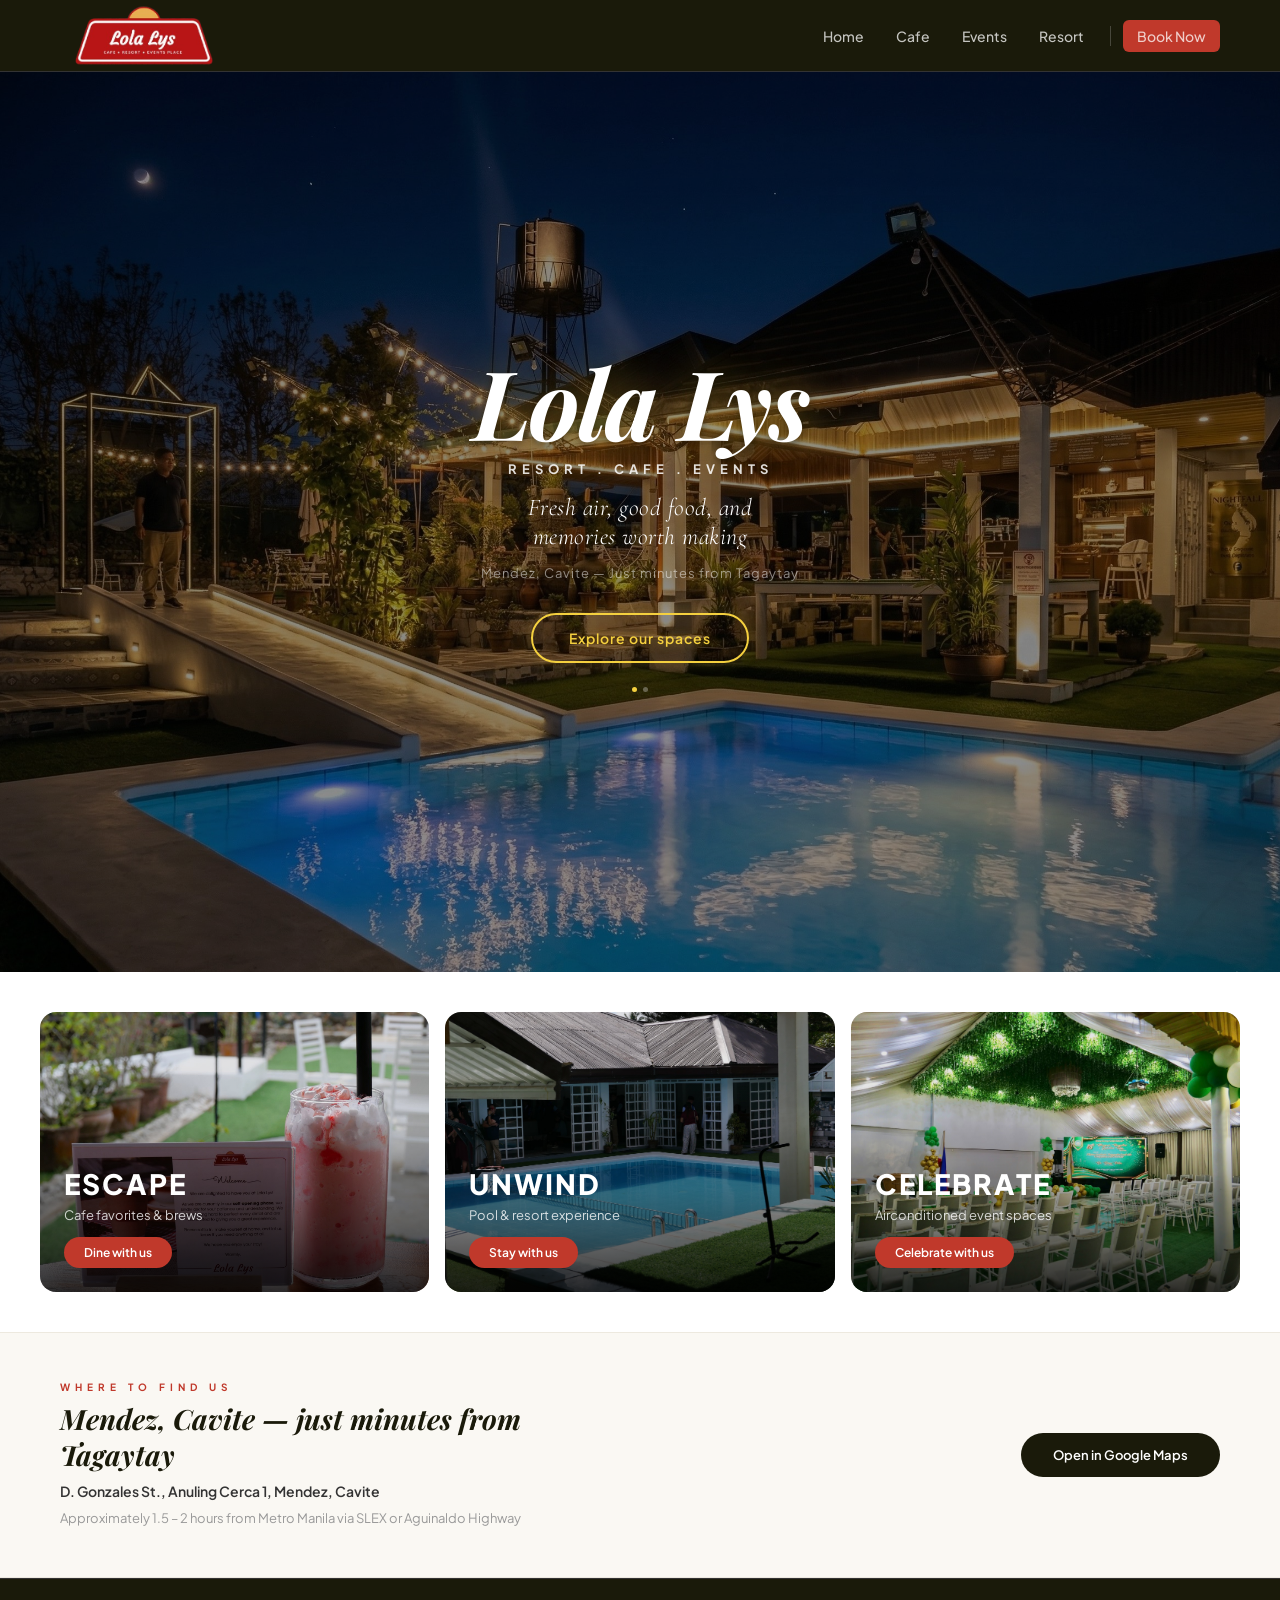
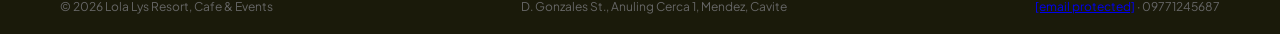
==== commit 48fe9f14: "Fix OG image URL and add Twitter card meta tags" ====
--- a/index.html
+++ b/index.html
@@ -18,11 +18,31 @@
 <!-- SOCIAL SHARING (Facebook, Viber, iMessage previews) -->
 <meta property="og:title" content="Lola Lys Resort, Cafe & Events — Mendez, Cavite">
 <meta property="og:description" content="Escape the heat. Just minutes from Tagaytay — pool, cafe, events, and overnight stays await you at Lola Lys.">
-<meta property="og:image" content="images/hero/hero-main.jpg">
+<meta property="og:image" content="https://lolalys.netlify.app/images/hero/hero-main.jpg">
+<meta property="og:url" content="https://lolalys.netlify.app">
 <meta property="og:type" content="website">
+<meta property="og:site_name" content="Lola Lys Resort, Cafe & Events">
+
+<!-- Twitter/X Card -->
+<meta name="twitter:card" content="summary_large_image">
+<meta name="twitter:title" content="Lola Lys Resort, Cafe & Events — Mendez, Cavite">
+<meta name="twitter:description" content="Escape the heat. Just minutes from Tagaytay — pool, cafe, events, and overnight stays await you at Lola Lys.">
+<meta name="twitter:image" content="https://lolalys.netlify.app/images/hero/hero-main.jpg">
 
 <!-- fAVICON -->
 <link rel="icon" type="image/png" href="favicon-32x32.png" sizes="32x32">
+<script>
+  if (window.netlifyIdentity) {
+    window.netlifyIdentity.on("init", user => {
+      if (!user) {
+        window.netlifyIdentity.on("login", () => {
+          document.location.href = "/admin/";
+        });
+      }
+    });
+  }
+</script>
+<script src="https://identity.netlify.com/v1/netlify-identity-widget.js"></script>
 </head>
 <body>
 
@@ -39,7 +59,7 @@
     <a href="events.html">Events</a>
     <a href="resort.html">Resort</a>
     <div class="nav-divider"></div>
-    <a href="https://www.facebook.com/messages/t/61556536748909" target="_blank" class="nav-btn">Book Now</a>
+    <a href="https://m.me/Estoce123?ref=website_booknow" target="_blank" class="nav-btn">Book Now</a>
   </div>
   <!-- HAMBURGER -->
   <button class="hamburger" id="hamburger" aria-label="Open menu">
@@ -53,7 +73,7 @@
     <a href="cafe.html">Cafe</a>
     <a href="events.html">Events</a>
     <a href="resort.html">Resort</a>
-    <a href="https://www.facebook.com/messages/t/61556536748909" target="_blank" class="mobile-menu-btn">Book Now</a>
+    <a href="https://m.me/Estoce123?ref=website_booknow" target="_blank" class="mobile-menu-btn">Book Now</a>
   </div>
 </nav>
   <!-- HERO -->
@@ -127,10 +147,5 @@
   <footer class="footer">
     <span>© 2026 Lola Lys Resort, Cafe & Events</span>
     <span>D. Gonzales St., Anuling Cerca 1, Mendez, Cavite</span>
-    <span>lolalys.resort01@gmail.com · 09771245687</span>
-    <a href="https://maps.google.com/?q=D.+Gonzales+St.,+Anuling+Cerca+1,+Mendez,+Cavite" target="_blank" class="footer-map">📍 Get Directions</a>
-  </footer>
-
-  <script src="script.js"></script>
-</body>
-</html>+    <span><a href="/cdn-cgi/l/email-protection" class="__cf_email__" data-cfemail="2f4340434e43565c015d4a5c405d5b1f1e6f48424e4643014c4042">[email&#160;protected]</a> · 09771245687</span>
+    <a href="https://maps.google.com/?q=D.+Gonzales+St.,+Anuling+Cerca+1,+Mendez,+Cavite"
--- a/style.css
+++ b/style.css
@@ -595,6 +595,7 @@
   overflow: hidden;
   position: relative;
   background: #2a2a1a;
+  min-height: 240px;
 }
 .gallery-item:nth-child(1) { grid-column: 1 / 6; grid-row: 1 / 2; }
 .gallery-item:nth-child(2) { grid-column: 6 / 9; grid-row: 1 / 2; }
@@ -1081,8 +1082,8 @@
   transform: translateY(-4px);
 }
 .package-card--featured {
-  background: #1a1a0a;
-  border-color: #1a1a0a;
+  background: #2e2e1a;
+  border-color: #F4D03F;
   transform: translateY(-8px);
 }
 .package-card--featured:hover { transform: translateY(-12px); }
@@ -1092,7 +1093,7 @@
   left: 50%;
   transform: translateX(-50%);
   background: #F4D03F;
-  color: #1a1a0a;
+  color: #f1f1ea;
   font-size: 10px;
   font-weight: 700;
   letter-spacing: 2px;
@@ -1318,6 +1319,7 @@
   border-radius: 16px;
   overflow: hidden;
   background: #252515;
+  min-height: 320px;
 }
 .events-gallery-item--large {
   grid-column: 1 / 2;
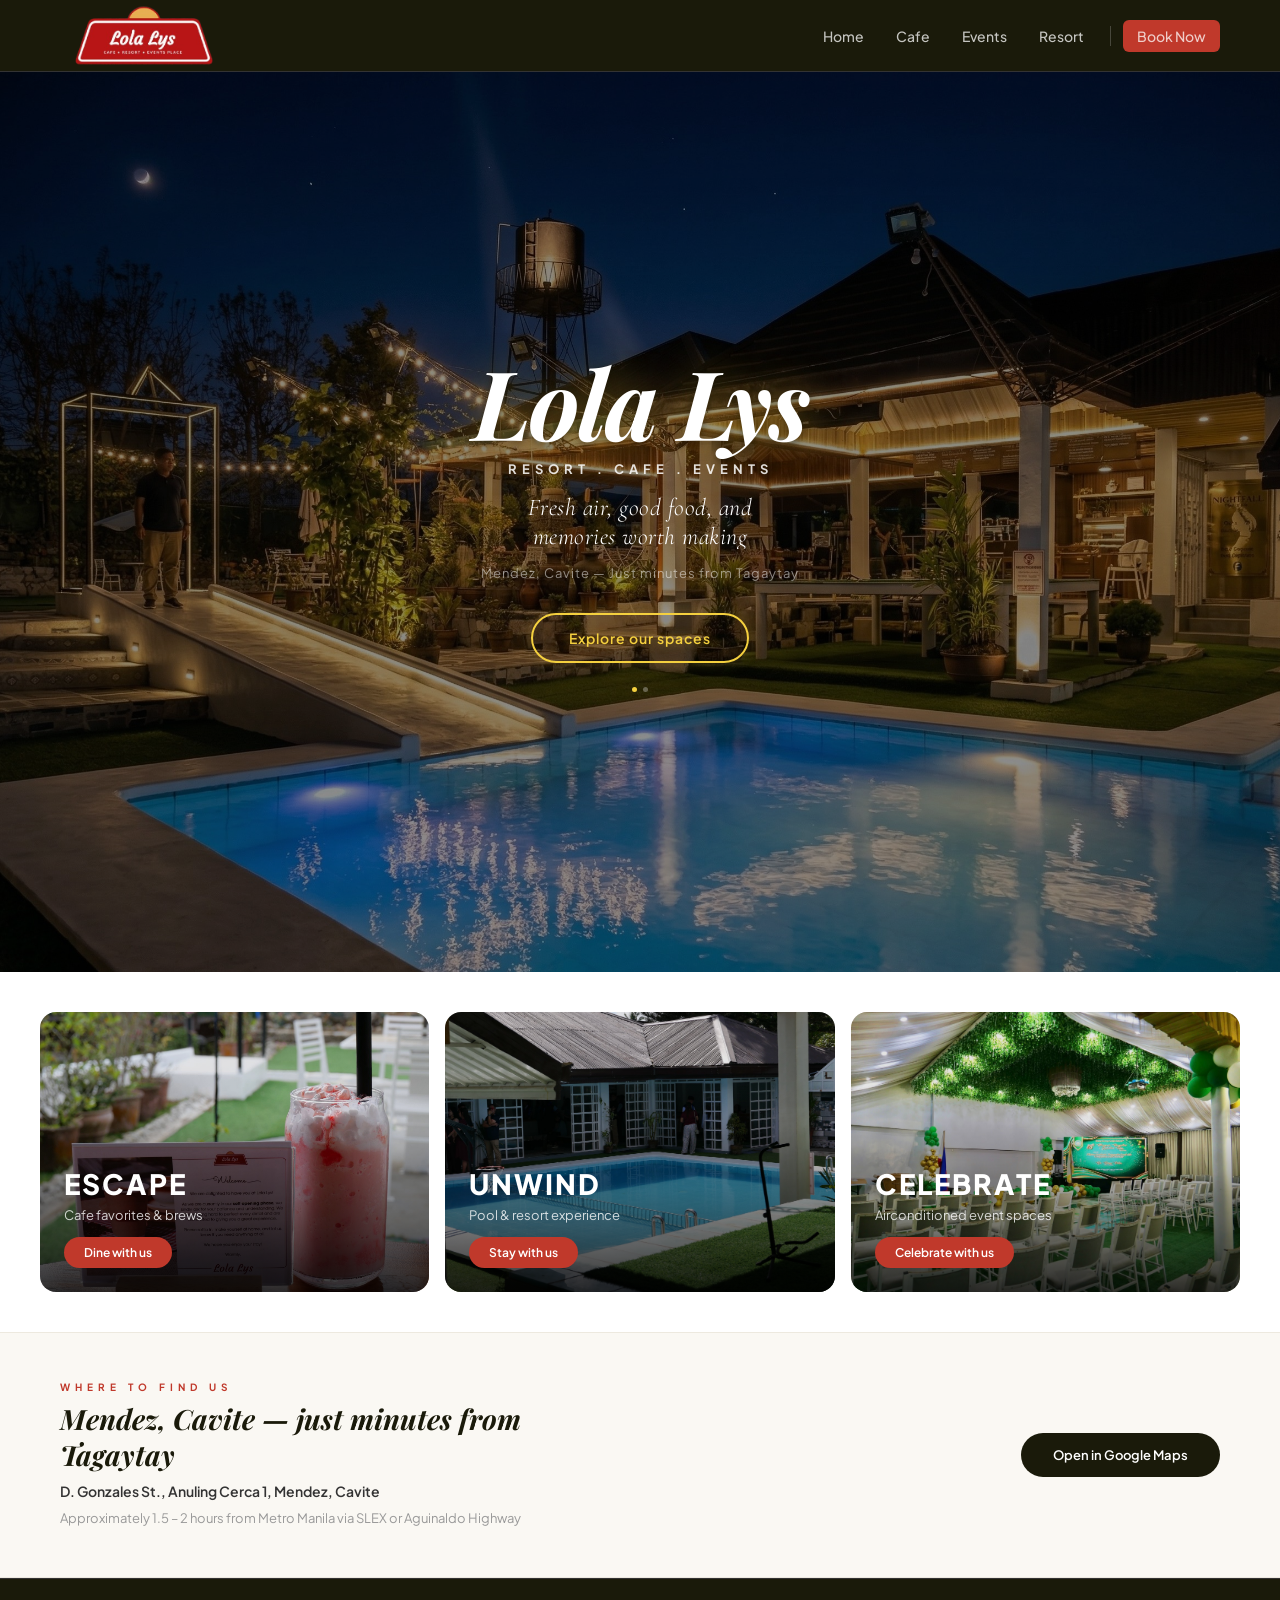
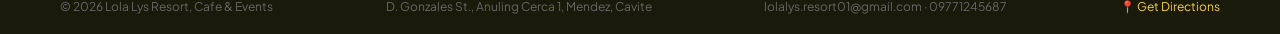
==== commit 8e38ffb4: "Reverted index.html to last working version" ====
--- a/index.html
+++ b/index.html
@@ -18,16 +18,8 @@
 <!-- SOCIAL SHARING (Facebook, Viber, iMessage previews) -->
 <meta property="og:title" content="Lola Lys Resort, Cafe & Events — Mendez, Cavite">
 <meta property="og:description" content="Escape the heat. Just minutes from Tagaytay — pool, cafe, events, and overnight stays await you at Lola Lys.">
-<meta property="og:image" content="https://lolalys.netlify.app/images/hero/hero-main.jpg">
-<meta property="og:url" content="https://lolalys.netlify.app">
+<meta property="og:image" content="images/hero/hero-main.jpg">
 <meta property="og:type" content="website">
-<meta property="og:site_name" content="Lola Lys Resort, Cafe & Events">
-
-<!-- Twitter/X Card -->
-<meta name="twitter:card" content="summary_large_image">
-<meta name="twitter:title" content="Lola Lys Resort, Cafe & Events — Mendez, Cavite">
-<meta name="twitter:description" content="Escape the heat. Just minutes from Tagaytay — pool, cafe, events, and overnight stays await you at Lola Lys.">
-<meta name="twitter:image" content="https://lolalys.netlify.app/images/hero/hero-main.jpg">
 
 <!-- fAVICON -->
 <link rel="icon" type="image/png" href="favicon-32x32.png" sizes="32x32">
@@ -147,5 +139,10 @@
   <footer class="footer">
     <span>© 2026 Lola Lys Resort, Cafe & Events</span>
     <span>D. Gonzales St., Anuling Cerca 1, Mendez, Cavite</span>
-    <span><a href="/cdn-cgi/l/email-protection" class="__cf_email__" data-cfemail="2f4340434e43565c015d4a5c405d5b1f1e6f48424e4643014c4042">[email&#160;protected]</a> · 09771245687</span>
-    <a href="https://maps.google.com/?q=D.+Gonzales+St.,+Anuling+Cerca+1,+Mendez,+Cavite"+    <span>lolalys.resort01@gmail.com · 09771245687</span>
+    <a href="https://maps.google.com/?q=D.+Gonzales+St.,+Anuling+Cerca+1,+Mendez,+Cavite" target="_blank" class="footer-map">📍 Get Directions</a>
+  </footer>
+
+  <script src="script.js"></script>
+</body>
+</html>
--- a/style.css
+++ b/style.css
@@ -1093,7 +1093,7 @@
   left: 50%;
   transform: translateX(-50%);
   background: #F4D03F;
-  color: #f1f1ea;
+  color: #1a1a0a;
   font-size: 10px;
   font-weight: 700;
   letter-spacing: 2px;
